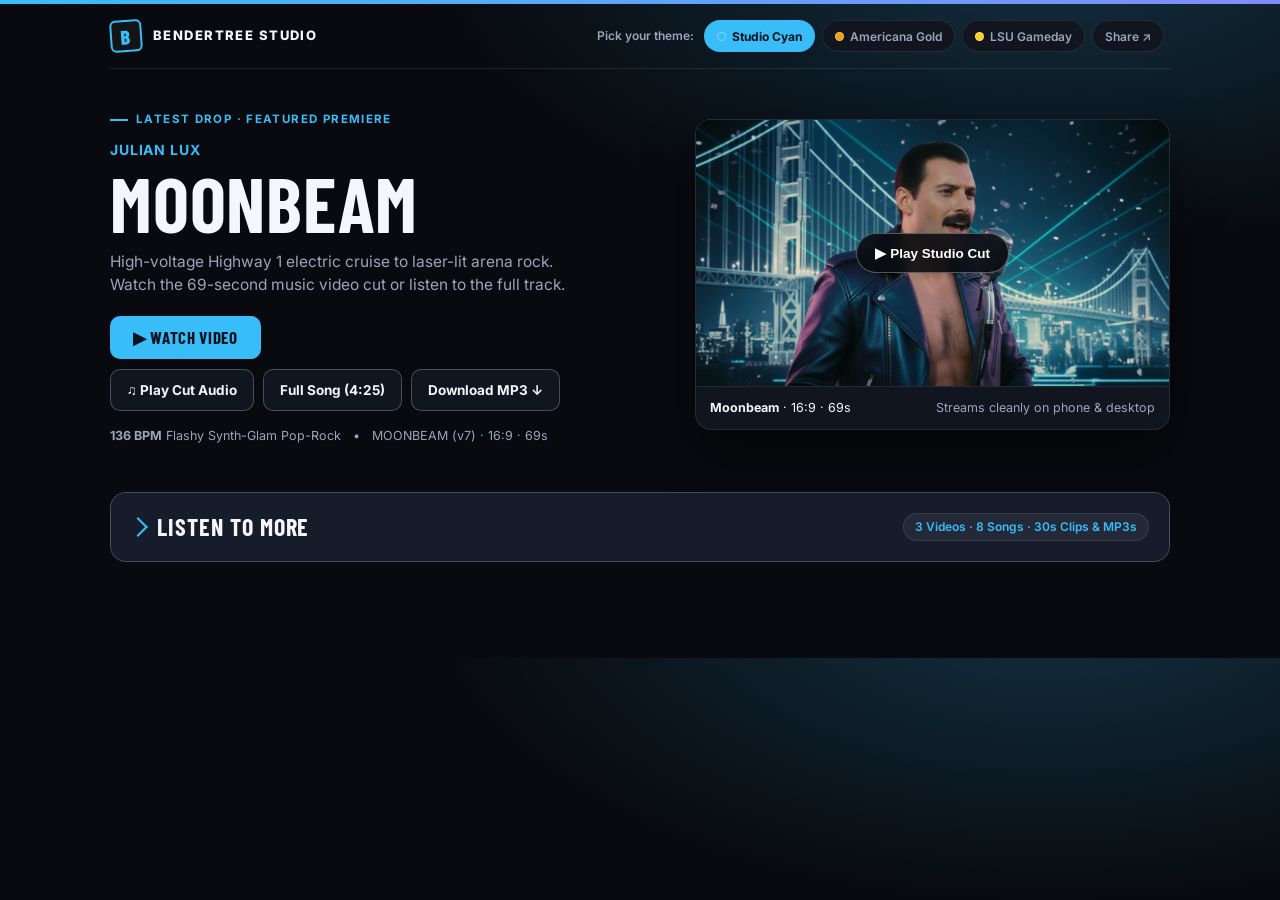
==== index.html @ b954371f "Publish drop: Moonbeam" ====
<!doctype html>
<html lang="en">
<head>
  <meta charset="utf-8">
  <meta name="viewport" content="width=device-width, initial-scale=1">
  <meta name="theme-color" content="#080a0f">
  <title>Moonbeam · Julian Lux | BenderTree Studio</title>
  <meta property="og:type" content="music.song">
  <meta property="og:title" content="Moonbeam · Julian Lux | BenderTree Studio">
  <meta property="og:description" content="High-voltage Highway 1 electric cruise to laser-lit arena rock. Watch the 69-second music video cut or listen to the full track.">
  <meta property="og:image" content="https://bbciii66.github.io/bendertree-music/assets/hero_cover.jpg">
  <meta property="og:url" content="https://bbciii66.github.io/bendertree-music/?theme=studio">
  <meta name="twitter:card" content="summary_large_image">
  <meta name="twitter:title" content="Moonbeam · Julian Lux | BenderTree Studio">
  <meta name="twitter:description" content="High-voltage Highway 1 electric cruise to laser-lit arena rock. Watch the 69-second music video cut or listen to the full track.">
  <meta name="twitter:image" content="https://bbciii66.github.io/bendertree-music/assets/hero_cover.jpg">
  <link rel="preconnect" href="https://fonts.googleapis.com">
  <link rel="preconnect" href="https://fonts.gstatic.com" crossorigin>
  <link href="https://fonts.googleapis.com/css2?family=Barlow+Condensed:wght@600;700;800&family=Inter:wght@400;500;600;700&display=swap" rel="stylesheet">
  <link rel="stylesheet" href="styles.css">
</head>
<body data-theme="studio">
  <div class="top-stripe"></div>
  <div class="wrap">
    <header class="topbar">
      <div class="brand">
        <span class="brand-mark">B</span>
        <span>BenderTree Studio</span>
      </div>
      <div class="theme-bar" role="group" aria-label="Pick your theme">
        <span class="theme-label">Pick your theme:</span>
        <button type="button" class="pill-btn active" data-set-theme="studio" aria-pressed="true"><span class="swatch" style="background:#38bdf8"></span>Studio Cyan</button>
        <button type="button" class="pill-btn" data-set-theme="americana" aria-pressed="false"><span class="swatch" style="background:#f59e0b"></span>Americana Gold</button>
        <button type="button" class="pill-btn" data-set-theme="lsu" aria-pressed="false"><span class="swatch" style="background:#fdd023"></span>LSU Gameday</button>
        <span class="copy-wrap">
          <button type="button" class="pill-btn" id="visitorShareBtn">Share ↗</button>
          <span class="copy-tip" role="status"></span>
        </span>
      </div>
    </header>

    <main>
      <!-- HERO: LATEST DROP -->
      <section class="hero">
        <div>
          <div class="eyebrow"><i></i> Latest Drop · Featured Premiere</div>
          <div class="hero-artist">Julian Lux</div>
          <h1>Moonbeam</h1>
          <p class="hero-sub">High-voltage Highway 1 electric cruise to laser-lit arena rock. Watch the 69-second music video cut or listen to the full track.</p>

          <div class="cta-stack">
            <div class="cta-row">
              <button type="button" class="btn primary" id="heroWatchInlineBtn">▶ Watch Video</button>
              
            </div>
            <div class="cta-row">
              <button type="button" class="btn" id="heroPlayHookBtn">♫ Play Cut Audio</button>
              <button type="button" class="btn" id="heroPlayFullBtn">Full Song (4:25)</button>
              <a class="btn" id="heroDlMp3" href="assets/hero_full.mp3" download="Moonbeam_Full.mp3">Download MP3 ↓</a>
              
              
            </div>
          </div>

          <div class="meta-strip">
            <span><strong>136 BPM</strong> Flashy Synth-Glam Pop-Rock</span><span>•</span>
            <span>MOONBEAM (v7) · 16:9 · 69s</span>
          </div>
        </div>

        <div class="hero-player">
          <div class="hero-stage" id="heroStage">
            <button type="button" class="hero-poster-btn" id="heroPosterBtn" aria-label="Play Moonbeam inline"><img src="assets/hero_cover.jpg" alt="Moonbeam"><span class="hero-poster-scrim">▶ Play Studio Cut</span></button>
          </div>
          <div class="hero-player-bar">
            <span><strong>Moonbeam</strong> · 16:9 · 69s</span>
            <span style="color:var(--muted)">Streams cleanly on phone &amp; desktop</span>
          </div>
        </div>
      </section>

      <!-- LISTEN TO MORE DROPDOWN -->
      <details class="more-drawer" id="listenMoreDrawer">
        <summary class="more-summary">
          <span class="more-title-text">Listen to More</span>
          <span class="more-count-pill">3 Videos · 8 Songs · 30s Clips &amp; MP3s</span>
        </summary>
        <div class="more-body">
          <div class="sec-head" id="videosSectionHead">
            <div>
              <h2>Music Videos</h2>
              <p>Watch on YouTube, grab the 9:16 phone cut, or listen &amp; download the MP3</p>
            </div>
          </div>
          <section class="video-grid" id="videoGrid"></section>

          <div class="sec-head spaced" id="tracksSectionHead">
            <div>
              <h2>All Songs · 30s Clips, Full Tracks &amp; Downloads</h2>
              <p>Preview a 30s hook clip, stream the full track, download the MP3, or jump to YouTube</p>
            </div>
          </div>
          <section class="track-list" id="trackList"></section>
        </div>
      </details>
    </main>
  </div>

  <!-- PERSISTENT AUDIO DOCK -->
  <div class="dock" id="audioDock">
    <div class="dock-inner">
      <div class="dock-meta">
        <strong id="dockTitle">Playing…</strong>
        <span id="dockMode">Full Track</span>
      </div>
      <audio id="dockAudio" controls></audio>
      <a class="btn sm" id="dockDl" href="#" download>Download MP3 ↓</a>
    </div>
  </div>

  <!-- VIDEO MODAL -->
  <dialog id="vidModal" class="vid-dialog" closedby="any" aria-labelledby="vidModalTitle">
    <div class="modal-head">
      <strong id="vidModalTitle">Video</strong>
      <div style="display:flex;gap:8px;flex-wrap:wrap">
        <a class="btn sm primary" id="vidModalYt" href="#" target="_blank" rel="noopener" style="display:none">Open on YouTube ↗</a>
        <a class="btn sm" id="vidModalDlMp3" href="#" download style="display:none">Download MP3 ↓</a>
        <a class="btn sm" id="vidModalDlMp4" href="#" download style="display:none">Download MP4 ↓</a>
        <button type="button" class="btn sm" id="vidModalClose" autofocus>Close</button>
      </div>
    </div>
    <div class="modal-stage" id="vidModalStage"></div>
  </dialog>

  <script>window.__SHARE_DATA__ = {"slug": "moonbeam-v7", "brand_name": "BenderTree Studio", "default_theme": "studio", "allow_mp4_download": false, "hero": {"eyebrow": "Latest Drop · Featured Premiere", "title": "Moonbeam", "cut_label": "MOONBEAM (v7) · 16:9 · 69s", "artist": "Julian Lux", "subtitle": "High-voltage Highway 1 electric cruise to laser-lit arena rock. Watch the 69-second music video cut or listen to the full track.", "bpm": "136", "genre": "Flashy Synth-Glam Pop-Rock", "duration_sec": 69, "aspect_ratio": "16:9", "full_duration_label": "4:25", "youtube_id": "", "youtube_url": "", "youtube_embed_url": "", "youtube_short_url": "", "youtube_short_embed_url": "", "youtube_lyric_url": "", "poster_asset": "assets/hero_cover.jpg", "hook_audio_asset": "assets/hero_hook.mp3", "full_audio_asset": "assets/hero_full.mp3", "mp4_asset": "assets/hero_video.mp4", "hook_dl_name": "Moonbeam_Cut.mp3", "full_dl_name": "Moonbeam_Full.mp3", "mp4_dl_name": "Moonbeam_Video.mp4", "poster_url": "assets/hero_cover.jpg", "hook_audio_url": "assets/hero_hook.mp3", "full_audio_url": "assets/hero_full.mp3", "mp4_url": "assets/hero_video.mp4"}, "videos": [{"id": "river_casino", "title": "Bad Decisions at the River Casino", "artist": "Saint & The Overdrawn", "desc": "60s lip-synced rap/rock buddy caper · $500 Wagyu & craps tables.", "dur": "60s", "poster_asset": "assets/vid_river_casino_poster.jpg", "audio_asset": "assets/vid_river_casino.mp3", "mp4_asset": "assets/vid_river_casino.mp4", "youtube_id": "", "youtube_url": "", "youtube_embed_url": "", "youtube_short_url": "", "youtube_short_embed_url": "", "dl_name": "Barely_Made_It_Home.mp3", "mp4_dl_name": "Bad_Decisions_Casino.mp4", "poster_url": "assets/vid_river_casino_poster.jpg", "audio_url": "assets/vid_river_casino.mp3", "mp4_url": "assets/vid_river_casino.mp4"}, {"id": "made_of_what_broke_me", "title": "Made of What Broke Me", "artist": "Mason Creed & The Riverline", "desc": "Heartland grit anthem · night-shift resilience & warehouse stage.", "dur": "Video", "poster_asset": "assets/vid_made_of_what_broke_me_poster.jpg", "audio_asset": "assets/vid_made_of_what_broke_me.mp3", "mp4_asset": "assets/vid_made_of_what_broke_me.mp4", "youtube_id": "", "youtube_url": "", "youtube_embed_url": "", "youtube_short_url": "", "youtube_short_embed_url": "", "dl_name": "Made_of_What_Broke_Me.mp3", "mp4_dl_name": "Made_of_What_Broke_Me.mp4", "poster_url": "assets/vid_made_of_what_broke_me_poster.jpg", "audio_url": "assets/vid_made_of_what_broke_me.mp3", "mp4_url": "assets/vid_made_of_what_broke_me.mp4"}, {"id": "death_valley_saturday", "title": "Death Valley Saturday Night", "artist": "Cole Landry", "desc": "20s stadium tailgate teaser · Tiger Stadium Saturday roar.", "dur": "20s", "poster_asset": "assets/vid_death_valley_saturday_poster.jpg", "audio_asset": "assets/vid_death_valley_saturday.mp3", "mp4_asset": "assets/vid_death_valley_saturday.mp4", "youtube_id": "", "youtube_url": "", "youtube_embed_url": "", "youtube_short_url": "", "youtube_short_embed_url": "", "dl_name": "15_Should_Be_8.mp3", "mp4_dl_name": "Death_Valley_Saturday_Night.mp4", "poster_url": "assets/vid_death_valley_saturday_poster.jpg", "audio_url": "assets/vid_death_valley_saturday.mp3", "mp4_url": "assets/vid_death_valley_saturday.mp4"}], "tracks": [{"id": "moonbeam", "title": "Moonbeam", "artist": "Julian Lux · Synth-Glam Pop-Rock", "hook_quote": "\"Moonbeam, Moonbeam, black light on the blue...\"", "cover_asset": "assets/track_moonbeam_cover.jpg", "hook_audio_asset": "assets/track_moonbeam_hook30.mp3", "full_audio_asset": "assets/hero_full.mp3", "hook_start_sec": 44.0, "hook_duration_sec": 30, "youtube_url": "", "youtube_embed_url": "", "youtube_short_url": "", "youtube_lyric_url": "", "dl_name": "Moonbeam_Full.mp3", "cover_url": "assets/track_moonbeam_cover.jpg", "hook_audio_url": "assets/track_moonbeam_hook30.mp3", "full_audio_url": "assets/hero_full.mp3"}, {"id": "barely_made_it_home", "title": "Barely Made It Home (JC Mix)", "artist": "Saint & The Overdrawn · Hip-Hop / Country-Rock", "hook_quote": "\"$500 Wagyu, every bad decision led to one more wrong...\"", "cover_asset": "assets/vid_river_casino_poster.jpg", "hook_audio_asset": "assets/track_barely_made_it_home_hook30.mp3", "full_audio_asset": "assets/vid_river_casino.mp3", "hook_start_sec": 18.0, "hook_duration_sec": 30, "youtube_url": "", "youtube_embed_url": "", "youtube_short_url": "", "youtube_lyric_url": "", "dl_name": "Barely_Made_It_Home.mp3", "cover_url": "assets/vid_river_casino_poster.jpg", "hook_audio_url": "assets/track_barely_made_it_home_hook30.mp3", "full_audio_url": "assets/vid_river_casino.mp3"}, {"id": "house_gets_quiet", "title": "Till You're Back Again (House Gets Quiet)", "artist": "Devon Brooks · Acoustic R&B / Soul", "hook_quote": "\"Three dogs at the window... house gets quiet...\"", "cover_asset": "assets/track_house_gets_quiet_cover.jpg", "hook_audio_asset": "assets/track_house_gets_quiet_hook30.mp3", "full_audio_asset": "assets/track_house_gets_quiet_full.mp3", "hook_start_sec": 48.0, "hook_duration_sec": 30, "youtube_url": "", "youtube_embed_url": "", "youtube_short_url": "", "youtube_lyric_url": "", "dl_name": "House_Gets_Quiet.mp3", "cover_url": "assets/track_house_gets_quiet_cover.jpg", "hook_audio_url": "assets/track_house_gets_quiet_hook30.mp3", "full_audio_url": "assets/track_house_gets_quiet_full.mp3"}, {"id": "still_finding_trouble", "title": "Still Finding Trouble (Remastered)", "artist": "Cole Landry · Country Rock", "hook_quote": "\"Better bourbon and less regret, we're still finding trouble...\"", "cover_asset": "assets/track_still_finding_trouble_cover.jpg", "hook_audio_asset": "assets/track_still_finding_trouble_hook30.mp3", "full_audio_asset": "assets/track_still_finding_trouble_full.mp3", "hook_start_sec": 42.0, "hook_duration_sec": 30, "youtube_url": "", "youtube_embed_url": "", "youtube_short_url": "", "youtube_lyric_url": "", "dl_name": "Still_Finding_Trouble.mp3", "cover_url": "assets/track_still_finding_trouble_cover.jpg", "hook_audio_url": "assets/track_still_finding_trouble_hook30.mp3", "full_audio_url": "assets/track_still_finding_trouble_full.mp3"}, {"id": "made_of_what_broke_me", "title": "Made of What Broke Me", "artist": "Mason Creed & The Riverline · Heartland Rock", "hook_quote": "\"Every scar, every fall... I'm still standing here...\"", "cover_asset": "assets/vid_made_of_what_broke_me_poster.jpg", "hook_audio_asset": "assets/track_made_of_what_broke_me_hook30.mp3", "full_audio_asset": "assets/vid_made_of_what_broke_me.mp3", "hook_start_sec": 45.0, "hook_duration_sec": 30, "youtube_url": "", "youtube_embed_url": "", "youtube_short_url": "", "youtube_lyric_url": "", "dl_name": "Made_of_What_Broke_Me.mp3", "cover_url": "assets/vid_made_of_what_broke_me_poster.jpg", "hook_audio_url": "assets/track_made_of_what_broke_me_hook30.mp3", "full_audio_url": "assets/vid_made_of_what_broke_me.mp3"}, {"id": "nobody_really_knows", "title": "Nobody Really Knows", "artist": "Vane & Wilder · Indie Pop-Rock", "hook_quote": "\"Everybody likes us... nobody really knows...\"", "cover_asset": "assets/track_nobody_really_knows_cover.jpg", "hook_audio_asset": "assets/track_nobody_really_knows_hook30.mp3", "full_audio_asset": "assets/track_nobody_really_knows_full.mp3", "hook_start_sec": 45.0, "hook_duration_sec": 30, "youtube_url": "", "youtube_embed_url": "", "youtube_short_url": "", "youtube_lyric_url": "", "dl_name": "Nobody_Really_Knows.mp3", "cover_url": "assets/track_nobody_really_knows_cover.jpg", "hook_audio_url": "assets/track_nobody_really_knows_hook30.mp3", "full_audio_url": "assets/track_nobody_really_knows_full.mp3"}, {"id": "rearview_satellites", "title": "Rearview Satellites (Aggressive Edit)", "artist": "Deadreckon · Alt-Rock", "hook_quote": "\"Every road we take leads to what we left behind...\"", "cover_asset": "assets/track_rearview_satellites_cover.jpg", "hook_audio_asset": "assets/track_rearview_satellites_hook30.mp3", "full_audio_asset": "assets/track_rearview_satellites_full.mp3", "hook_start_sec": 40.0, "hook_duration_sec": 30, "youtube_url": "", "youtube_embed_url": "", "youtube_short_url": "", "youtube_lyric_url": "", "dl_name": "Rearview_Satellites.mp3", "cover_url": "assets/track_rearview_satellites_cover.jpg", "hook_audio_url": "assets/track_rearview_satellites_hook30.mp3", "full_audio_url": "assets/track_rearview_satellites_full.mp3"}, {"id": "15_should_be_8", "title": "15 Should Be 8 — Lane Leads the Tigers", "artist": "Cole Landry · LSU Game-Week Anthem", "hook_quote": "\"15 should be 8, Geaux Tigers...\"", "cover_asset": "assets/vid_death_valley_saturday_poster.jpg", "hook_audio_asset": "assets/track_15_should_be_8_hook30.mp3", "full_audio_asset": "assets/vid_death_valley_saturday.mp3", "hook_start_sec": 35.0, "hook_duration_sec": 30, "youtube_url": "", "youtube_embed_url": "", "youtube_short_url": "", "youtube_lyric_url": "", "dl_name": "15_Should_Be_8.mp3", "cover_url": "assets/vid_death_valley_saturday_poster.jpg", "hook_audio_url": "assets/track_15_should_be_8_hook30.mp3", "full_audio_url": "assets/vid_death_valley_saturday.mp3"}], "mode": "static"};</script>
  <script src="app.js"></script>
</body>
</html>
---- styles.css ----
:root {
  color-scheme: dark;
  --bg: #080a0f;
  --surface: #111520;
  --surface-2: #171c2b;
  --border: rgba(255, 255, 255, 0.09);
  --border-hi: rgba(255, 255, 255, 0.24);
  --text: #f4f6fb;
  --muted: #9aa5bb;
  --accent: #38bdf8;
  --accent-2: #818cf8;
  --accent-ink: #04131d;
  --glow: rgba(56, 189, 248, 0.22);
}
body[data-theme="americana"] {
  --bg: #0f0c09;
  --surface: #1a1510;
  --surface-2: #241d16;
  --border: rgba(255, 225, 185, 0.12);
  --border-hi: rgba(255, 225, 185, 0.30);
  --text: #fbf6ef;
  --muted: #c2b3a1;
  --accent: #f59e0b;
  --accent-2: #fb7185;
  --accent-ink: #1e1204;
  --glow: rgba(245, 158, 11, 0.22);
}
body[data-theme="lsu"] {
  --bg: #140824;
  --surface: #1f0e36;
  --surface-2: #2a1447;
  --border: rgba(253, 208, 35, 0.18);
  --border-hi: rgba(253, 208, 35, 0.40);
  --text: #fbf8ff;
  --muted: #cbb9e2;
  --accent: #fdd023;
  --accent-2: #a855f7;
  --accent-ink: #1d0933;
  --glow: rgba(253, 208, 35, 0.22);
}
* { box-sizing: border-box; }
body {
  margin: 0;
  font-family: "Inter", -apple-system, BlinkMacSystemFont, "Segoe UI", sans-serif;
  background: radial-gradient(960px 480px at 82% -10%, var(--glow), transparent 65%), var(--bg);
  color: var(--text);
  line-height: 1.5;
  padding-bottom: 96px;
}
a { color: inherit; text-decoration: none; }
.top-stripe {
  height: 4px;
  background: linear-gradient(90deg, var(--accent), var(--accent-2));
}
.wrap { max-width: 1100px; margin: 0 auto; padding: 0 20px; }

/* Top Pick-Your-Theme Bar */
.topbar {
  display: flex;
  align-items: center;
  justify-content: space-between;
  gap: 12px;
  flex-wrap: wrap;
  padding: 16px 0;
  border-bottom: 1px solid var(--border);
}
.brand {
  display: flex;
  align-items: center;
  gap: 11px;
  font-weight: 800;
  letter-spacing: 0.11em;
  font-size: 13px;
  text-transform: uppercase;
}
.brand-mark {
  width: 32px;
  height: 32px;
  border-radius: 6px;
  display: grid;
  place-items: center;
  border: 2px solid var(--accent);
  background: rgba(255, 255, 255, 0.04);
  color: var(--accent);
  font-family: "Barlow Condensed", sans-serif;
  font-size: 20px;
  font-weight: 800;
  transform: rotate(-4deg);
}
.theme-bar {
  display: flex;
  gap: 7px;
  flex-wrap: wrap;
  align-items: center;
}
.theme-label {
  font-size: 12px;
  color: var(--muted);
  margin-right: 3px;
  font-weight: 600;
}
.pill-btn {
  display: inline-flex;
  align-items: center;
  gap: 6px;
  border: 1px solid var(--border);
  background: var(--surface);
  color: var(--muted);
  padding: 6px 12px;
  min-block-size: 32px;
  border-radius: 999px;
  font-size: 12px;
  font-weight: 600;
  cursor: pointer;
  font-family: inherit;
  transition: border-color 0.14s ease, background 0.14s ease, color 0.14s ease;
}
.pill-btn:hover { border-color: var(--border-hi); color: var(--text); }
.pill-btn[aria-pressed="true"],
.pill-btn.active {
  background: var(--accent);
  color: var(--accent-ink);
  border-color: transparent;
  font-weight: 700;
}
.swatch {
  width: 9px;
  height: 9px;
  border-radius: 50%;
  display: inline-block;
  border: 1px solid rgba(255, 255, 255, 0.35);
}

/* Copy control & live region */
.copy-wrap {
  position: relative;
  display: inline-flex;
  align-items: center;
  gap: 6px;
}
.copy-tip {
  font-size: 11.5px;
  font-weight: 700;
  color: var(--accent);
  opacity: 0;
  transition: opacity 0.16s ease;
  pointer-events: none;
}
.copy-wrap:has([data-copied]) .copy-tip,
.copy-wrap:has([data-failed]) .copy-tip {
  opacity: 1;
}

/* Hero Spotlight */
.hero {
  display: grid;
  grid-template-columns: 1.08fr 0.92fr;
  gap: 28px;
  align-items: center;
  padding: 34px 0 28px;
}
@media (max-width: 860px) { .hero { grid-template-columns: 1fr; padding-top: 22px; } }
.eyebrow {
  display: inline-flex;
  align-items: center;
  gap: 8px;
  font-size: 11.5px;
  font-weight: 700;
  letter-spacing: 0.12em;
  text-transform: uppercase;
  color: var(--accent);
  margin-bottom: 10px;
}
.eyebrow i {
  width: 18px;
  height: 2px;
  background: var(--accent);
  display: inline-block;
}
h1 {
  font-family: "Barlow Condensed", sans-serif;
  font-size: clamp(46px, 6.4vw, 76px);
  line-height: 0.92;
  letter-spacing: 0.01em;
  margin: 0 0 12px;
  text-transform: uppercase;
}
.hero-artist {
  font-size: 14px;
  font-weight: 700;
  letter-spacing: 0.06em;
  text-transform: uppercase;
  color: var(--accent);
  margin: 0 0 8px;
}
.hero-sub {
  color: var(--muted);
  font-size: 15.5px;
  margin: 0 0 20px;
  max-width: 48ch;
}
.cta-stack {
  display: flex;
  flex-direction: column;
  gap: 10px;
  margin-bottom: 16px;
}
.cta-row {
  display: flex;
  gap: 9px;
  flex-wrap: wrap;
}
.btn {
  display: inline-flex;
  align-items: center;
  justify-content: center;
  gap: 7px;
  border-radius: 10px;
  padding: 10px 16px;
  min-block-size: 42px;
  font-size: 13.5px;
  font-weight: 700;
  font-family: inherit;
  border: 1px solid var(--border-hi);
  background: var(--surface);
  color: var(--text);
  cursor: pointer;
  transition: transform 0.12s ease, border-color 0.12s ease, background 0.12s ease;
}
.btn:hover { transform: translateY(-1px); border-color: var(--accent); }
.btn.primary {
  background: var(--accent);
  color: var(--accent-ink);
  border-color: transparent;
  font-family: "Barlow Condensed", sans-serif;
  font-size: 17px;
  letter-spacing: 0.04em;
  text-transform: uppercase;
  padding: 10px 22px;
}
.btn.sm {
  padding: 6px 12px;
  min-block-size: 32px;
  font-size: 12px;
  border-radius: 8px;
}
.btn.is-playing {
  border-color: var(--accent);
  box-shadow: 0 0 0 1px var(--accent);
}
.meta-strip {
  display: flex;
  gap: 12px;
  flex-wrap: wrap;
  align-items: center;
  font-size: 12.5px;
  color: var(--muted);
}

.hero-player {
  background: var(--surface);
  border: 1px solid var(--border);
  border-radius: 16px;
  overflow: hidden;
  box-shadow: 0 22px 52px rgba(0, 0, 0, 0.48);
}
.hero-stage {
  position: relative;
  aspect-ratio: 16 / 9;
  background: #000;
  overflow: hidden;
}
.hero-stage img,
.hero-stage video,
.hero-stage iframe {
  width: 100%;
  height: 100%;
  display: block;
  border: 0;
  object-fit: cover;
  background: #000;
}
.hero-poster-btn {
  position: absolute;
  inset: 0;
  border: 0;
  padding: 0;
  margin: 0;
  background: transparent;
  cursor: pointer;
  display: grid;
  place-items: center;
}
.hero-poster-btn img {
  position: absolute;
  inset: 0;
  width: 100%;
  height: 100%;
  object-fit: cover;
}
.hero-poster-scrim {
  position: relative;
  z-index: 2;
  display: inline-flex;
  align-items: center;
  gap: 9px;
  padding: 11px 18px;
  border-radius: 999px;
  background: rgba(8, 10, 15, 0.85);
  border: 1px solid rgba(255, 255, 255, 0.3);
  color: #fff;
  font-size: 13.5px;
  font-weight: 700;
  backdrop-filter: blur(8px);
}
.hero-poster-btn:hover .hero-poster-scrim {
  border-color: var(--accent);
  transform: scale(1.03);
}
.hero-player-bar {
  display: flex;
  justify-content: space-between;
  align-items: center;
  gap: 10px;
  padding: 12px 14px;
  border-top: 1px solid var(--border);
  font-size: 12.5px;
  flex-wrap: wrap;
}
.yt-ext-link { color: var(--accent); font-weight: 700; font-size: 12.5px; }

/* Listen to More Collapsible Drawer (<details>) */
.more-drawer {
  margin-top: 18px;
  border: 1px solid var(--border-hi);
  border-radius: 16px;
  background: var(--surface);
  overflow: hidden;
}
.more-summary {
  list-style: none;
  display: flex;
  align-items: center;
  gap: 10px;
  padding: 16px 20px;
  cursor: pointer;
  font-weight: 700;
  font-size: 16px;
  background: var(--surface-2);
  user-select: none;
}
.more-summary::-webkit-details-marker { display: none; }
.more-summary::before {
  content: "";
  inline-size: 12px;
  block-size: 12px;
  flex-shrink: 0;
  border-inline-end: 2.5px solid var(--accent);
  border-block-end: 2.5px solid var(--accent);
  transform: rotate(-45deg);
  margin-inline-end: 2px;
  transition: transform 0.2s ease;
}
.more-drawer[open] > .more-summary::before {
  transform: rotate(45deg);
}
.more-summary:hover { background: rgba(255, 255, 255, 0.04); }
.more-title-text {
  font-family: "Barlow Condensed", sans-serif;
  font-size: 24px;
  letter-spacing: 0.04em;
  text-transform: uppercase;
}
.more-count-pill {
  margin-inline-start: auto;
  font-size: 12px;
  font-weight: 600;
  color: var(--accent);
  background: rgba(255, 255, 255, 0.06);
  border: 1px solid var(--border);
  padding: 4px 11px;
  border-radius: 999px;
}
.more-body {
  padding: 18px 20px 22px;
  border-top: 1px solid var(--border);
}
.more-drawer::details-content {
  interpolate-size: allow-keywords;
  overflow: clip;
  contain: layout;
}
.more-drawer:not([open])::details-content {
  block-size: 0;
}
@media (prefers-reduced-motion: no-preference) {
  .more-drawer::details-content {
    transition: block-size 0.3s ease-in-out, content-visibility 0.3s allow-discrete;
  }
}
@media (prefers-reduced-motion: reduce) {
  .pill-btn, .btn, .vcard-thumb img, .copy-tip, .more-summary::before { transition: none; }
}

/* Section Headings inside Listen to More */
.sec-head {
  display: flex;
  justify-content: space-between;
  align-items: flex-end;
  gap: 12px;
  flex-wrap: wrap;
  margin: 0 0 14px;
}
.sec-head.spaced { margin-top: 28px; padding-top: 22px; border-top: 1px solid var(--border); }
.sec-head h2 {
  font-family: "Barlow Condensed", sans-serif;
  font-size: 26px;
  letter-spacing: 0.03em;
  text-transform: uppercase;
  margin: 0;
}
.sec-head p { margin: 0; font-size: 13px; color: var(--muted); }

/* Video Shelf */
.video-grid {
  display: grid;
  grid-template-columns: repeat(auto-fill, minmax(280px, 1fr));
  gap: 16px;
}
.vcard {
  background: var(--surface-2);
  border: 1px solid var(--border);
  border-radius: 14px;
  overflow: hidden;
  display: flex;
  flex-direction: column;
}
.vcard-thumb {
  position: relative;
  aspect-ratio: 16 / 9;
  background: #000;
  overflow: hidden;
  cursor: pointer;
  border: 0;
  padding: 0;
  width: 100%;
  display: block;
}
.vcard-thumb img {
  width: 100%;
  height: 100%;
  object-fit: cover;
  display: block;
  transition: transform 0.25s ease;
}
.vcard:hover .vcard-thumb img { transform: scale(1.03); }
.play-badge {
  position: absolute;
  inset: auto auto 10px 10px;
  background: rgba(8, 10, 15, 0.85);
  border: 1px solid rgba(255, 255, 255, 0.25);
  backdrop-filter: blur(6px);
  color: #fff;
  padding: 5px 11px;
  border-radius: 999px;
  font-size: 12px;
  font-weight: 600;
}
.source-tag {
  position: absolute;
  inset: 10px 10px auto auto;
  background: rgba(8, 10, 15, 0.78);
  border: 1px solid rgba(255, 255, 255, 0.18);
  color: var(--accent);
  padding: 3px 8px;
  border-radius: 999px;
  font-size: 10.5px;
  font-weight: 700;
  text-transform: uppercase;
}
.vcard-body {
  padding: 13px 14px;
  display: flex;
  flex-direction: column;
  gap: 8px;
  flex: 1;
}
.vcard-body h3 { margin: 0; font-size: 15.5px; }
.vcard-body p { margin: 0; font-size: 12.5px; color: var(--muted); }
.vcard-actions {
  display: flex;
  gap: 7px;
  margin-top: auto;
  padding-top: 4px;
  flex-wrap: wrap;
}

/* Layered Track List */
.track-list { display: flex; flex-direction: column; gap: 10px; }
.trow {
  display: grid;
  grid-template-columns: 56px 1.2fr auto;
  gap: 14px;
  align-items: center;
  background: var(--surface-2);
  border: 1px solid var(--border);
  border-radius: 12px;
  padding: 11px 14px;
}
@media (max-width: 780px) {
  .trow { grid-template-columns: 48px 1fr; }
  .trow-actions { grid-column: 1 / -1; justify-content: flex-start; }
}
.trow img {
  width: 56px;
  height: 56px;
  border-radius: 8px;
  object-fit: cover;
  background: var(--surface);
}
.trow-title { font-weight: 700; font-size: 14.5px; }
.trow-sub { font-size: 12.5px; color: var(--muted); }
.trow-hook { font-size: 12px; color: var(--accent); margin-top: 2px; font-style: italic; }
.trow-actions { display: flex; gap: 7px; flex-wrap: wrap; align-items: center; }

/* Persistent Bottom Audio Dock */
.dock {
  position: fixed;
  left: 0;
  right: 0;
  bottom: 0;
  z-index: 40;
  background: rgba(12, 15, 24, 0.94);
  border-top: 1px solid var(--border);
  backdrop-filter: blur(12px);
  padding: 10px 20px;
  display: none;
}
.dock.show { display: block; }
.dock-inner {
  max-width: 1100px;
  margin: 0 auto;
  display: flex;
  align-items: center;
  gap: 14px;
  flex-wrap: wrap;
}
.dock-meta { min-width: 170px; flex: 1; }
.dock-meta strong { display: block; font-size: 13px; }
.dock-meta span { font-size: 11.5px; color: var(--accent); }
.dock audio { flex: 2; min-width: 230px; height: 34px; }

/* Modal Video Dialog */
dialog.vid-dialog {
  background: var(--surface);
  color: var(--text);
  border: 1px solid var(--border-hi);
  border-radius: 16px;
  width: min(880px, 94vw);
  padding: 14px;
}
dialog.vid-dialog:modal { overscroll-behavior: contain; }
dialog.vid-dialog::backdrop {
  background: rgba(0, 0, 0, 0.78);
  backdrop-filter: blur(4px);
  overflow: hidden;
  overscroll-behavior: contain;
}
.modal-head {
  display: flex;
  justify-content: space-between;
  align-items: center;
  gap: 10px;
  flex-wrap: wrap;
  margin-bottom: 10px;
}
.modal-stage {
  width: 100%;
  aspect-ratio: 16 / 9;
  background: #000;
  border-radius: 10px;
  overflow: hidden;
}
.modal-stage iframe,
.modal-stage video {
  width: 100%;
  height: 100%;
  border: 0;
  display: block;
}
.modal-fallback {
  display: grid;
  place-items: center;
  height: 100%;
  padding: 24px;
  text-align: center;
  color: var(--muted);
  font-size: 13.5px;
}
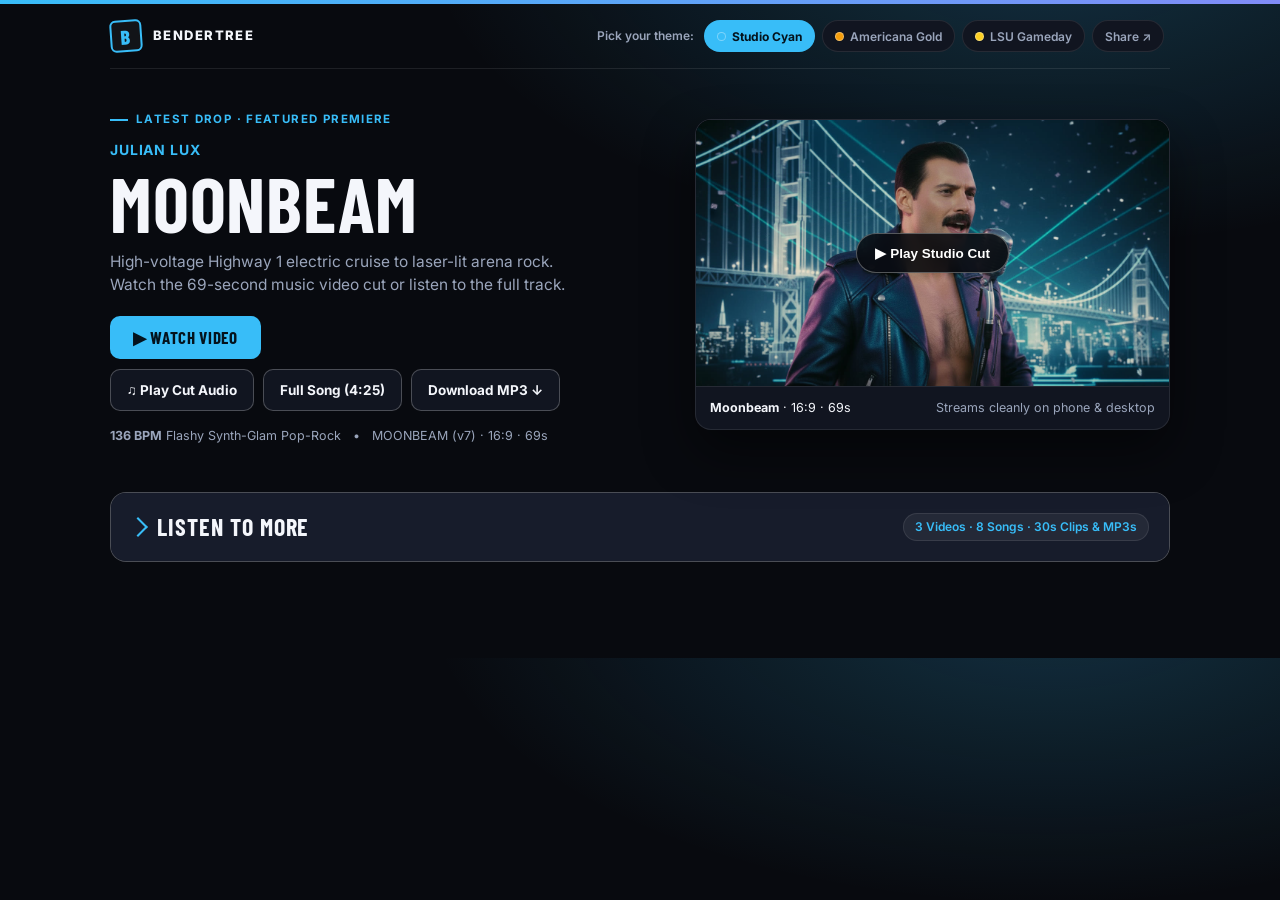
==== commit b574dd41: "Publish drop: Moonbeam" ====
--- a/index.html
+++ b/index.html
@@ -4,16 +4,16 @@
   <meta charset="utf-8">
   <meta name="viewport" content="width=device-width, initial-scale=1">
   <meta name="theme-color" content="#080a0f">
-  <title>Moonbeam · Julian Lux | BenderTree Studio</title>
+  <title>Moonbeam · Julian Lux | BenderTree</title>
   <meta property="og:type" content="music.song">
-  <meta property="og:title" content="Moonbeam · Julian Lux | BenderTree Studio">
+  <meta property="og:title" content="Moonbeam · Julian Lux | BenderTree">
   <meta property="og:description" content="High-voltage Highway 1 electric cruise to laser-lit arena rock. Watch the 69-second music video cut or listen to the full track.">
-  <meta property="og:image" content="https://bbciii66.github.io/bendertree-music/assets/hero_cover.jpg">
+  <meta property="og:image" content="https://bbciii66.github.io/bendertree-music/assets/hero_moonbeam_v7_cover.jpg">
   <meta property="og:url" content="https://bbciii66.github.io/bendertree-music/?theme=studio">
   <meta name="twitter:card" content="summary_large_image">
-  <meta name="twitter:title" content="Moonbeam · Julian Lux | BenderTree Studio">
+  <meta name="twitter:title" content="Moonbeam · Julian Lux | BenderTree">
   <meta name="twitter:description" content="High-voltage Highway 1 electric cruise to laser-lit arena rock. Watch the 69-second music video cut or listen to the full track.">
-  <meta name="twitter:image" content="https://bbciii66.github.io/bendertree-music/assets/hero_cover.jpg">
+  <meta name="twitter:image" content="https://bbciii66.github.io/bendertree-music/assets/hero_moonbeam_v7_cover.jpg">
   <link rel="preconnect" href="https://fonts.googleapis.com">
   <link rel="preconnect" href="https://fonts.gstatic.com" crossorigin>
   <link href="https://fonts.googleapis.com/css2?family=Barlow+Condensed:wght@600;700;800&family=Inter:wght@400;500;600;700&display=swap" rel="stylesheet">
@@ -25,7 +25,7 @@
     <header class="topbar">
       <div class="brand">
         <span class="brand-mark">B</span>
-        <span>BenderTree Studio</span>
+        <span>BenderTree</span>
       </div>
       <div class="theme-bar" role="group" aria-label="Pick your theme">
         <span class="theme-label">Pick your theme:</span>
@@ -56,7 +56,7 @@
             <div class="cta-row">
               <button type="button" class="btn" id="heroPlayHookBtn">♫ Play Cut Audio</button>
               <button type="button" class="btn" id="heroPlayFullBtn">Full Song (4:25)</button>
-              <a class="btn" id="heroDlMp3" href="assets/hero_full.mp3" download="Moonbeam_Full.mp3">Download MP3 ↓</a>
+              <a class="btn" id="heroDlMp3" href="assets/hero_moonbeam_v7_full.mp3" download="Moonbeam_Full.mp3">Download MP3 ↓</a>
               
               
             </div>
@@ -70,7 +70,7 @@
 
         <div class="hero-player">
           <div class="hero-stage" id="heroStage">
-            <button type="button" class="hero-poster-btn" id="heroPosterBtn" aria-label="Play Moonbeam inline"><img src="assets/hero_cover.jpg" alt="Moonbeam"><span class="hero-poster-scrim">▶ Play Studio Cut</span></button>
+            <button type="button" class="hero-poster-btn" id="heroPosterBtn" aria-label="Play Moonbeam inline"><img src="assets/hero_moonbeam_v7_cover.jpg" alt="Moonbeam"><span class="hero-poster-scrim">▶ Play Studio Cut</span></button>
           </div>
           <div class="hero-player-bar">
             <span><strong>Moonbeam</strong> · 16:9 · 69s</span>
@@ -132,7 +132,7 @@
     <div class="modal-stage" id="vidModalStage"></div>
   </dialog>
 
-  <script>window.__SHARE_DATA__ = {"slug": "moonbeam-v7", "brand_name": "BenderTree Studio", "default_theme": "studio", "allow_mp4_download": false, "hero": {"eyebrow": "Latest Drop · Featured Premiere", "title": "Moonbeam", "cut_label": "MOONBEAM (v7) · 16:9 · 69s", "artist": "Julian Lux", "subtitle": "High-voltage Highway 1 electric cruise to laser-lit arena rock. Watch the 69-second music video cut or listen to the full track.", "bpm": "136", "genre": "Flashy Synth-Glam Pop-Rock", "duration_sec": 69, "aspect_ratio": "16:9", "full_duration_label": "4:25", "youtube_id": "", "youtube_url": "", "youtube_embed_url": "", "youtube_short_url": "", "youtube_short_embed_url": "", "youtube_lyric_url": "", "poster_asset": "assets/hero_cover.jpg", "hook_audio_asset": "assets/hero_hook.mp3", "full_audio_asset": "assets/hero_full.mp3", "mp4_asset": "assets/hero_video.mp4", "hook_dl_name": "Moonbeam_Cut.mp3", "full_dl_name": "Moonbeam_Full.mp3", "mp4_dl_name": "Moonbeam_Video.mp4", "poster_url": "assets/hero_cover.jpg", "hook_audio_url": "assets/hero_hook.mp3", "full_audio_url": "assets/hero_full.mp3", "mp4_url": "assets/hero_video.mp4"}, "videos": [{"id": "river_casino", "title": "Bad Decisions at the River Casino", "artist": "Saint & The Overdrawn", "desc": "60s lip-synced rap/rock buddy caper · $500 Wagyu & craps tables.", "dur": "60s", "poster_asset": "assets/vid_river_casino_poster.jpg", "audio_asset": "assets/vid_river_casino.mp3", "mp4_asset": "assets/vid_river_casino.mp4", "youtube_id": "", "youtube_url": "", "youtube_embed_url": "", "youtube_short_url": "", "youtube_short_embed_url": "", "dl_name": "Barely_Made_It_Home.mp3", "mp4_dl_name": "Bad_Decisions_Casino.mp4", "poster_url": "assets/vid_river_casino_poster.jpg", "audio_url": "assets/vid_river_casino.mp3", "mp4_url": "assets/vid_river_casino.mp4"}, {"id": "made_of_what_broke_me", "title": "Made of What Broke Me", "artist": "Mason Creed & The Riverline", "desc": "Heartland grit anthem · night-shift resilience & warehouse stage.", "dur": "Video", "poster_asset": "assets/vid_made_of_what_broke_me_poster.jpg", "audio_asset": "assets/vid_made_of_what_broke_me.mp3", "mp4_asset": "assets/vid_made_of_what_broke_me.mp4", "youtube_id": "", "youtube_url": "", "youtube_embed_url": "", "youtube_short_url": "", "youtube_short_embed_url": "", "dl_name": "Made_of_What_Broke_Me.mp3", "mp4_dl_name": "Made_of_What_Broke_Me.mp4", "poster_url": "assets/vid_made_of_what_broke_me_poster.jpg", "audio_url": "assets/vid_made_of_what_broke_me.mp3", "mp4_url": "assets/vid_made_of_what_broke_me.mp4"}, {"id": "death_valley_saturday", "title": "Death Valley Saturday Night", "artist": "Cole Landry", "desc": "20s stadium tailgate teaser · Tiger Stadium Saturday roar.", "dur": "20s", "poster_asset": "assets/vid_death_valley_saturday_poster.jpg", "audio_asset": "assets/vid_death_valley_saturday.mp3", "mp4_asset": "assets/vid_death_valley_saturday.mp4", "youtube_id": "", "youtube_url": "", "youtube_embed_url": "", "youtube_short_url": "", "youtube_short_embed_url": "", "dl_name": "15_Should_Be_8.mp3", "mp4_dl_name": "Death_Valley_Saturday_Night.mp4", "poster_url": "assets/vid_death_valley_saturday_poster.jpg", "audio_url": "assets/vid_death_valley_saturday.mp3", "mp4_url": "assets/vid_death_valley_saturday.mp4"}], "tracks": [{"id": "moonbeam", "title": "Moonbeam", "artist": "Julian Lux · Synth-Glam Pop-Rock", "hook_quote": "\"Moonbeam, Moonbeam, black light on the blue...\"", "cover_asset": "assets/track_moonbeam_cover.jpg", "hook_audio_asset": "assets/track_moonbeam_hook30.mp3", "full_audio_asset": "assets/hero_full.mp3", "hook_start_sec": 44.0, "hook_duration_sec": 30, "youtube_url": "", "youtube_embed_url": "", "youtube_short_url": "", "youtube_lyric_url": "", "dl_name": "Moonbeam_Full.mp3", "cover_url": "assets/track_moonbeam_cover.jpg", "hook_audio_url": "assets/track_moonbeam_hook30.mp3", "full_audio_url": "assets/hero_full.mp3"}, {"id": "barely_made_it_home", "title": "Barely Made It Home (JC Mix)", "artist": "Saint & The Overdrawn · Hip-Hop / Country-Rock", "hook_quote": "\"$500 Wagyu, every bad decision led to one more wrong...\"", "cover_asset": "assets/vid_river_casino_poster.jpg", "hook_audio_asset": "assets/track_barely_made_it_home_hook30.mp3", "full_audio_asset": "assets/vid_river_casino.mp3", "hook_start_sec": 18.0, "hook_duration_sec": 30, "youtube_url": "", "youtube_embed_url": "", "youtube_short_url": "", "youtube_lyric_url": "", "dl_name": "Barely_Made_It_Home.mp3", "cover_url": "assets/vid_river_casino_poster.jpg", "hook_audio_url": "assets/track_barely_made_it_home_hook30.mp3", "full_audio_url": "assets/vid_river_casino.mp3"}, {"id": "house_gets_quiet", "title": "Till You're Back Again (House Gets Quiet)", "artist": "Devon Brooks · Acoustic R&B / Soul", "hook_quote": "\"Three dogs at the window... house gets quiet...\"", "cover_asset": "assets/track_house_gets_quiet_cover.jpg", "hook_audio_asset": "assets/track_house_gets_quiet_hook30.mp3", "full_audio_asset": "assets/track_house_gets_quiet_full.mp3", "hook_start_sec": 48.0, "hook_duration_sec": 30, "youtube_url": "", "youtube_embed_url": "", "youtube_short_url": "", "youtube_lyric_url": "", "dl_name": "House_Gets_Quiet.mp3", "cover_url": "assets/track_house_gets_quiet_cover.jpg", "hook_audio_url": "assets/track_house_gets_quiet_hook30.mp3", "full_audio_url": "assets/track_house_gets_quiet_full.mp3"}, {"id": "still_finding_trouble", "title": "Still Finding Trouble (Remastered)", "artist": "Cole Landry · Country Rock", "hook_quote": "\"Better bourbon and less regret, we're still finding trouble...\"", "cover_asset": "assets/track_still_finding_trouble_cover.jpg", "hook_audio_asset": "assets/track_still_finding_trouble_hook30.mp3", "full_audio_asset": "assets/track_still_finding_trouble_full.mp3", "hook_start_sec": 42.0, "hook_duration_sec": 30, "youtube_url": "", "youtube_embed_url": "", "youtube_short_url": "", "youtube_lyric_url": "", "dl_name": "Still_Finding_Trouble.mp3", "cover_url": "assets/track_still_finding_trouble_cover.jpg", "hook_audio_url": "assets/track_still_finding_trouble_hook30.mp3", "full_audio_url": "assets/track_still_finding_trouble_full.mp3"}, {"id": "made_of_what_broke_me", "title": "Made of What Broke Me", "artist": "Mason Creed & The Riverline · Heartland Rock", "hook_quote": "\"Every scar, every fall... I'm still standing here...\"", "cover_asset": "assets/vid_made_of_what_broke_me_poster.jpg", "hook_audio_asset": "assets/track_made_of_what_broke_me_hook30.mp3", "full_audio_asset": "assets/vid_made_of_what_broke_me.mp3", "hook_start_sec": 45.0, "hook_duration_sec": 30, "youtube_url": "", "youtube_embed_url": "", "youtube_short_url": "", "youtube_lyric_url": "", "dl_name": "Made_of_What_Broke_Me.mp3", "cover_url": "assets/vid_made_of_what_broke_me_poster.jpg", "hook_audio_url": "assets/track_made_of_what_broke_me_hook30.mp3", "full_audio_url": "assets/vid_made_of_what_broke_me.mp3"}, {"id": "nobody_really_knows", "title": "Nobody Really Knows", "artist": "Vane & Wilder · Indie Pop-Rock", "hook_quote": "\"Everybody likes us... nobody really knows...\"", "cover_asset": "assets/track_nobody_really_knows_cover.jpg", "hook_audio_asset": "assets/track_nobody_really_knows_hook30.mp3", "full_audio_asset": "assets/track_nobody_really_knows_full.mp3", "hook_start_sec": 45.0, "hook_duration_sec": 30, "youtube_url": "", "youtube_embed_url": "", "youtube_short_url": "", "youtube_lyric_url": "", "dl_name": "Nobody_Really_Knows.mp3", "cover_url": "assets/track_nobody_really_knows_cover.jpg", "hook_audio_url": "assets/track_nobody_really_knows_hook30.mp3", "full_audio_url": "assets/track_nobody_really_knows_full.mp3"}, {"id": "rearview_satellites", "title": "Rearview Satellites (Aggressive Edit)", "artist": "Deadreckon · Alt-Rock", "hook_quote": "\"Every road we take leads to what we left behind...\"", "cover_asset": "assets/track_rearview_satellites_cover.jpg", "hook_audio_asset": "assets/track_rearview_satellites_hook30.mp3", "full_audio_asset": "assets/track_rearview_satellites_full.mp3", "hook_start_sec": 40.0, "hook_duration_sec": 30, "youtube_url": "", "youtube_embed_url": "", "youtube_short_url": "", "youtube_lyric_url": "", "dl_name": "Rearview_Satellites.mp3", "cover_url": "assets/track_rearview_satellites_cover.jpg", "hook_audio_url": "assets/track_rearview_satellites_hook30.mp3", "full_audio_url": "assets/track_rearview_satellites_full.mp3"}, {"id": "15_should_be_8", "title": "15 Should Be 8 — Lane Leads the Tigers", "artist": "Cole Landry · LSU Game-Week Anthem", "hook_quote": "\"15 should be 8, Geaux Tigers...\"", "cover_asset": "assets/vid_death_valley_saturday_poster.jpg", "hook_audio_asset": "assets/track_15_should_be_8_hook30.mp3", "full_audio_asset": "assets/vid_death_valley_saturday.mp3", "hook_start_sec": 35.0, "hook_duration_sec": 30, "youtube_url": "", "youtube_embed_url": "", "youtube_short_url": "", "youtube_lyric_url": "", "dl_name": "15_Should_Be_8.mp3", "cover_url": "assets/vid_death_valley_saturday_poster.jpg", "hook_audio_url": "assets/track_15_should_be_8_hook30.mp3", "full_audio_url": "assets/vid_death_valley_saturday.mp3"}], "mode": "static"};</script>
+  <script>window.__SHARE_DATA__ = {"slug": "moonbeam-v7", "brand_name": "BenderTree", "default_theme": "studio", "allow_mp4_download": false, "hero": {"eyebrow": "Latest Drop · Featured Premiere", "title": "Moonbeam", "cut_label": "MOONBEAM (v7) · 16:9 · 69s", "artist": "Julian Lux", "subtitle": "High-voltage Highway 1 electric cruise to laser-lit arena rock. Watch the 69-second music video cut or listen to the full track.", "bpm": "136", "genre": "Flashy Synth-Glam Pop-Rock", "duration_sec": 69, "aspect_ratio": "16:9", "full_duration_label": "4:25", "youtube_id": "", "youtube_url": "", "youtube_embed_url": "", "youtube_short_url": "", "youtube_short_embed_url": "", "youtube_lyric_url": "", "poster_asset": "assets/hero_moonbeam_v7_cover.jpg", "hook_audio_asset": "assets/hero_moonbeam_v7_hook.mp3", "full_audio_asset": "assets/hero_moonbeam_v7_full.mp3", "mp4_asset": "assets/hero_moonbeam_v7_video.mp4", "hook_dl_name": "Moonbeam_Cut.mp3", "full_dl_name": "Moonbeam_Full.mp3", "mp4_dl_name": "Moonbeam_Video.mp4", "poster_url": "assets/hero_moonbeam_v7_cover.jpg", "hook_audio_url": "assets/hero_moonbeam_v7_hook.mp3", "full_audio_url": "assets/hero_moonbeam_v7_full.mp3", "mp4_url": "assets/hero_moonbeam_v7_video.mp4"}, "videos": [{"id": "barely_made_it_home", "title": "Barely Made It Home", "artist": "Saint & The Overdrawn", "desc": "60s lip-synced rap/rock buddy caper · $500 Wagyu & craps tables.", "dur": "60s", "poster_asset": "assets/vid_barely_made_it_home_poster.jpg", "audio_asset": "assets/vid_barely_made_it_home.mp3", "mp4_asset": "assets/vid_barely_made_it_home.mp4", "youtube_id": "", "youtube_url": "", "youtube_embed_url": "", "youtube_short_url": "", "youtube_short_embed_url": "", "dl_name": "Barely_Made_It_Home.mp3", "mp4_dl_name": "Barely_Made_It_Home.mp4", "poster_url": "assets/vid_barely_made_it_home_poster.jpg", "audio_url": "assets/vid_barely_made_it_home.mp3", "mp4_url": "assets/vid_barely_made_it_home.mp4"}, {"id": "made_of_what_broke_me", "title": "Made of What Broke Me", "artist": "Mason Creed & The Riverline", "desc": "Heartland grit anthem · night-shift resilience & warehouse stage.", "dur": "Video", "poster_asset": "assets/vid_made_of_what_broke_me_poster.jpg", "audio_asset": "assets/vid_made_of_what_broke_me.mp3", "mp4_asset": "assets/vid_made_of_what_broke_me.mp4", "youtube_id": "", "youtube_url": "", "youtube_embed_url": "", "youtube_short_url": "", "youtube_short_embed_url": "", "dl_name": "Made_of_What_Broke_Me.mp3", "mp4_dl_name": "Made_of_What_Broke_Me.mp4", "poster_url": "assets/vid_made_of_what_broke_me_poster.jpg", "audio_url": "assets/vid_made_of_what_broke_me.mp3", "mp4_url": "assets/vid_made_of_what_broke_me.mp4"}, {"id": "death_valley_saturday", "title": "Death Valley Saturday Night", "artist": "Cole Landry", "desc": "20s stadium tailgate teaser · Tiger Stadium Saturday roar.", "dur": "20s", "poster_asset": "assets/vid_death_valley_saturday_poster.jpg", "audio_asset": "assets/vid_death_valley_saturday.mp3", "mp4_asset": "assets/vid_death_valley_saturday.mp4", "youtube_id": "", "youtube_url": "", "youtube_embed_url": "", "youtube_short_url": "", "youtube_short_embed_url": "", "dl_name": "15_Should_Be_8.mp3", "mp4_dl_name": "Death_Valley_Saturday_Night.mp4", "poster_url": "assets/vid_death_valley_saturday_poster.jpg", "audio_url": "assets/vid_death_valley_saturday.mp3", "mp4_url": "assets/vid_death_valley_saturday.mp4"}], "tracks": [{"id": "moonbeam", "title": "Moonbeam", "artist": "Julian Lux · Synth-Glam Pop-Rock", "hook_quote": "\"Moonbeam, Moonbeam, black light on the blue...\"", "cover_asset": "assets/track_moonbeam_cover.jpg", "hook_audio_asset": "assets/track_moonbeam_hook30.mp3", "full_audio_asset": "assets/hero_moonbeam_v7_full.mp3", "hook_start_sec": 44.0, "hook_duration_sec": 30, "youtube_url": "", "youtube_embed_url": "", "youtube_short_url": "", "youtube_lyric_url": "", "dl_name": "Moonbeam_Full.mp3", "cover_url": "assets/track_moonbeam_cover.jpg", "hook_audio_url": "assets/track_moonbeam_hook30.mp3", "full_audio_url": "assets/hero_moonbeam_v7_full.mp3"}, {"id": "barely_made_it_home", "title": "Barely Made It Home (JC Mix)", "artist": "Saint & The Overdrawn · Hip-Hop / Country-Rock", "hook_quote": "\"$500 Wagyu, every bad decision led to one more wrong...\"", "cover_asset": "assets/vid_barely_made_it_home_poster.jpg", "hook_audio_asset": "assets/track_barely_made_it_home_hook30.mp3", "full_audio_asset": "assets/vid_barely_made_it_home.mp3", "hook_start_sec": 18.0, "hook_duration_sec": 30, "youtube_url": "", "youtube_embed_url": "", "youtube_short_url": "", "youtube_lyric_url": "", "dl_name": "Barely_Made_It_Home.mp3", "cover_url": "assets/vid_barely_made_it_home_poster.jpg", "hook_audio_url": "assets/track_barely_made_it_home_hook30.mp3", "full_audio_url": "assets/vid_barely_made_it_home.mp3"}, {"id": "house_gets_quiet", "title": "Till You're Back Again (House Gets Quiet)", "artist": "Devon Brooks · Acoustic R&B / Soul", "hook_quote": "\"Three dogs at the window... house gets quiet...\"", "cover_asset": "assets/track_house_gets_quiet_cover.jpg", "hook_audio_asset": "assets/track_house_gets_quiet_hook30.mp3", "full_audio_asset": "assets/track_house_gets_quiet_full.mp3", "hook_start_sec": 48.0, "hook_duration_sec": 30, "youtube_url": "", "youtube_embed_url": "", "youtube_short_url": "", "youtube_lyric_url": "", "dl_name": "House_Gets_Quiet.mp3", "cover_url": "assets/track_house_gets_quiet_cover.jpg", "hook_audio_url": "assets/track_house_gets_quiet_hook30.mp3", "full_audio_url": "assets/track_house_gets_quiet_full.mp3"}, {"id": "still_finding_trouble", "title": "Still Finding Trouble (Remastered)", "artist": "Cole Landry · Country Rock", "hook_quote": "\"Better bourbon and less regret, we're still finding trouble...\"", "cover_asset": "assets/track_still_finding_trouble_cover.jpg", "hook_audio_asset": "assets/track_still_finding_trouble_hook30.mp3", "full_audio_asset": "assets/track_still_finding_trouble_full.mp3", "hook_start_sec": 42.0, "hook_duration_sec": 30, "youtube_url": "", "youtube_embed_url": "", "youtube_short_url": "", "youtube_lyric_url": "", "dl_name": "Still_Finding_Trouble.mp3", "cover_url": "assets/track_still_finding_trouble_cover.jpg", "hook_audio_url": "assets/track_still_finding_trouble_hook30.mp3", "full_audio_url": "assets/track_still_finding_trouble_full.mp3"}, {"id": "made_of_what_broke_me", "title": "Made of What Broke Me", "artist": "Mason Creed & The Riverline · Heartland Rock", "hook_quote": "\"Every scar, every fall... I'm still standing here...\"", "cover_asset": "assets/vid_made_of_what_broke_me_poster.jpg", "hook_audio_asset": "assets/track_made_of_what_broke_me_hook30.mp3", "full_audio_asset": "assets/vid_made_of_what_broke_me.mp3", "hook_start_sec": 45.0, "hook_duration_sec": 30, "youtube_url": "", "youtube_embed_url": "", "youtube_short_url": "", "youtube_lyric_url": "", "dl_name": "Made_of_What_Broke_Me.mp3", "cover_url": "assets/vid_made_of_what_broke_me_poster.jpg", "hook_audio_url": "assets/track_made_of_what_broke_me_hook30.mp3", "full_audio_url": "assets/vid_made_of_what_broke_me.mp3"}, {"id": "nobody_really_knows", "title": "Nobody Really Knows", "artist": "Vane & Wilder · Indie Pop-Rock", "hook_quote": "\"Everybody likes us... nobody really knows...\"", "cover_asset": "assets/track_nobody_really_knows_cover.jpg", "hook_audio_asset": "assets/track_nobody_really_knows_hook30.mp3", "full_audio_asset": "assets/track_nobody_really_knows_full.mp3", "hook_start_sec": 45.0, "hook_duration_sec": 30, "youtube_url": "", "youtube_embed_url": "", "youtube_short_url": "", "youtube_lyric_url": "", "dl_name": "Nobody_Really_Knows.mp3", "cover_url": "assets/track_nobody_really_knows_cover.jpg", "hook_audio_url": "assets/track_nobody_really_knows_hook30.mp3", "full_audio_url": "assets/track_nobody_really_knows_full.mp3"}, {"id": "rearview_satellites", "title": "Rearview Satellites (Aggressive Edit)", "artist": "Deadreckon · Alt-Rock", "hook_quote": "\"Every road we take leads to what we left behind...\"", "cover_asset": "assets/track_rearview_satellites_cover.jpg", "hook_audio_asset": "assets/track_rearview_satellites_hook30.mp3", "full_audio_asset": "assets/track_rearview_satellites_full.mp3", "hook_start_sec": 40.0, "hook_duration_sec": 30, "youtube_url": "", "youtube_embed_url": "", "youtube_short_url": "", "youtube_lyric_url": "", "dl_name": "Rearview_Satellites.mp3", "cover_url": "assets/track_rearview_satellites_cover.jpg", "hook_audio_url": "assets/track_rearview_satellites_hook30.mp3", "full_audio_url": "assets/track_rearview_satellites_full.mp3"}, {"id": "15_should_be_8", "title": "15 Should Be 8 — Lane Leads the Tigers", "artist": "Cole Landry · LSU Game-Week Anthem", "hook_quote": "\"15 should be 8, Geaux Tigers...\"", "cover_asset": "assets/vid_death_valley_saturday_poster.jpg", "hook_audio_asset": "assets/track_15_should_be_8_hook30.mp3", "full_audio_asset": "assets/vid_death_valley_saturday.mp3", "hook_start_sec": 35.0, "hook_duration_sec": 30, "youtube_url": "", "youtube_embed_url": "", "youtube_short_url": "", "youtube_lyric_url": "", "dl_name": "15_Should_Be_8.mp3", "cover_url": "assets/vid_death_valley_saturday_poster.jpg", "hook_audio_url": "assets/track_15_should_be_8_hook30.mp3", "full_audio_url": "assets/vid_death_valley_saturday.mp3"}], "mode": "static"};</script>
   <script src="app.js"></script>
 </body>
 </html>
--- a/styles.css
+++ b/styles.css
@@ -507,6 +507,22 @@
   border-radius: 12px;
   padding: 11px 14px;
 }
+.trow.is-featured {
+  border-color: var(--accent);
+  box-shadow: 0 0 0 1px var(--accent);
+  background: rgba(255, 255, 255, 0.04);
+}
+.feat-pill {
+  display: inline-block;
+  margin-left: 8px;
+  padding: 2px 8px;
+  border-radius: 999px;
+  font-size: 10.5px;
+  font-weight: 700;
+  background: var(--accent);
+  color: var(--accent-ink);
+  vertical-align: middle;
+}
 @media (max-width: 780px) {
   .trow { grid-template-columns: 48px 1fr; }
   .trow-actions { grid-column: 1 / -1; justify-content: flex-start; }
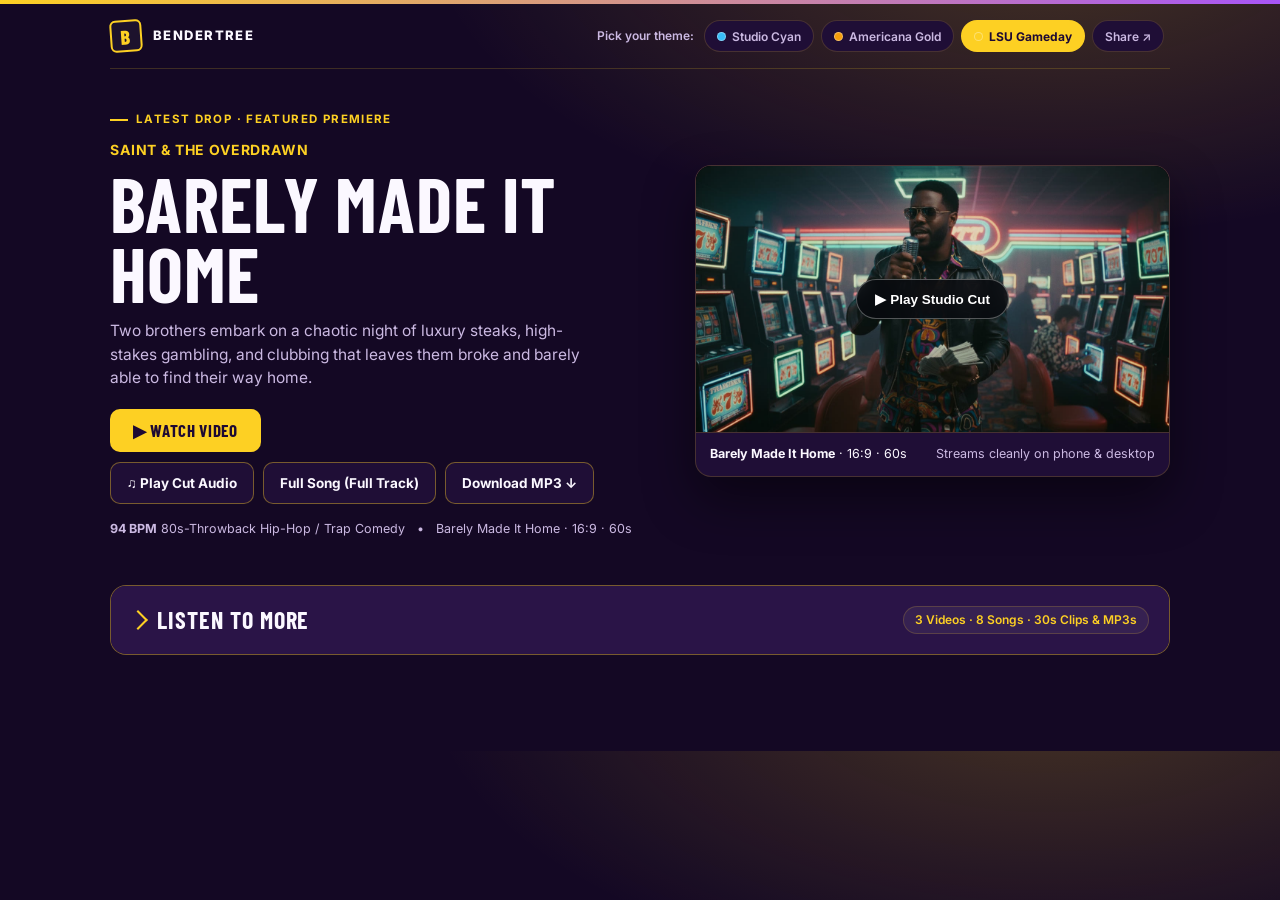
==== commit d3254f70: "Publish drop: Barely Made It Home" ====
--- a/index.html
+++ b/index.html
@@ -3,23 +3,23 @@
 <head>
   <meta charset="utf-8">
   <meta name="viewport" content="width=device-width, initial-scale=1">
-  <meta name="theme-color" content="#080a0f">
-  <title>Moonbeam · Julian Lux | BenderTree</title>
+  <meta name="theme-color" content="#140824">
+  <title>Barely Made It Home · Saint &amp; The Overdrawn | BenderTree</title>
   <meta property="og:type" content="music.song">
-  <meta property="og:title" content="Moonbeam · Julian Lux | BenderTree">
-  <meta property="og:description" content="High-voltage Highway 1 electric cruise to laser-lit arena rock. Watch the 69-second music video cut or listen to the full track.">
-  <meta property="og:image" content="https://bbciii66.github.io/bendertree-music/assets/hero_moonbeam_v7_cover.jpg">
-  <meta property="og:url" content="https://bbciii66.github.io/bendertree-music/?theme=studio">
+  <meta property="og:title" content="Barely Made It Home · Saint &amp; The Overdrawn | BenderTree">
+  <meta property="og:description" content="Two brothers embark on a chaotic night of luxury steaks, high-stakes gambling, and clubbing that leaves them broke and barely able to find their way home.">
+  <meta property="og:image" content="https://bbciii66.github.io/bendertree-music/assets/hero_barely_made_it_home_cover.jpg">
+  <meta property="og:url" content="https://bbciii66.github.io/bendertree-music/?theme=lsu">
   <meta name="twitter:card" content="summary_large_image">
-  <meta name="twitter:title" content="Moonbeam · Julian Lux | BenderTree">
-  <meta name="twitter:description" content="High-voltage Highway 1 electric cruise to laser-lit arena rock. Watch the 69-second music video cut or listen to the full track.">
-  <meta name="twitter:image" content="https://bbciii66.github.io/bendertree-music/assets/hero_moonbeam_v7_cover.jpg">
+  <meta name="twitter:title" content="Barely Made It Home · Saint &amp; The Overdrawn | BenderTree">
+  <meta name="twitter:description" content="Two brothers embark on a chaotic night of luxury steaks, high-stakes gambling, and clubbing that leaves them broke and barely able to find their way home.">
+  <meta name="twitter:image" content="https://bbciii66.github.io/bendertree-music/assets/hero_barely_made_it_home_cover.jpg">
   <link rel="preconnect" href="https://fonts.googleapis.com">
   <link rel="preconnect" href="https://fonts.gstatic.com" crossorigin>
   <link href="https://fonts.googleapis.com/css2?family=Barlow+Condensed:wght@600;700;800&family=Inter:wght@400;500;600;700&display=swap" rel="stylesheet">
   <link rel="stylesheet" href="styles.css">
 </head>
-<body data-theme="studio">
+<body data-theme="lsu">
   <div class="top-stripe"></div>
   <div class="wrap">
     <header class="topbar">
@@ -29,9 +29,9 @@
       </div>
       <div class="theme-bar" role="group" aria-label="Pick your theme">
         <span class="theme-label">Pick your theme:</span>
-        <button type="button" class="pill-btn active" data-set-theme="studio" aria-pressed="true"><span class="swatch" style="background:#38bdf8"></span>Studio Cyan</button>
+        <button type="button" class="pill-btn" data-set-theme="studio" aria-pressed="false"><span class="swatch" style="background:#38bdf8"></span>Studio Cyan</button>
         <button type="button" class="pill-btn" data-set-theme="americana" aria-pressed="false"><span class="swatch" style="background:#f59e0b"></span>Americana Gold</button>
-        <button type="button" class="pill-btn" data-set-theme="lsu" aria-pressed="false"><span class="swatch" style="background:#fdd023"></span>LSU Gameday</button>
+        <button type="button" class="pill-btn active" data-set-theme="lsu" aria-pressed="true"><span class="swatch" style="background:#fdd023"></span>LSU Gameday</button>
         <span class="copy-wrap">
           <button type="button" class="pill-btn" id="visitorShareBtn">Share ↗</button>
           <span class="copy-tip" role="status"></span>
@@ -44,9 +44,9 @@
       <section class="hero">
         <div>
           <div class="eyebrow"><i></i> Latest Drop · Featured Premiere</div>
-          <div class="hero-artist">Julian Lux</div>
-          <h1>Moonbeam</h1>
-          <p class="hero-sub">High-voltage Highway 1 electric cruise to laser-lit arena rock. Watch the 69-second music video cut or listen to the full track.</p>
+          <div class="hero-artist">Saint &amp; The Overdrawn</div>
+          <h1>Barely Made It Home</h1>
+          <p class="hero-sub">Two brothers embark on a chaotic night of luxury steaks, high-stakes gambling, and clubbing that leaves them broke and barely able to find their way home.</p>
 
           <div class="cta-stack">
             <div class="cta-row">
@@ -55,25 +55,25 @@
             </div>
             <div class="cta-row">
               <button type="button" class="btn" id="heroPlayHookBtn">♫ Play Cut Audio</button>
-              <button type="button" class="btn" id="heroPlayFullBtn">Full Song (4:25)</button>
-              <a class="btn" id="heroDlMp3" href="assets/hero_moonbeam_v7_full.mp3" download="Moonbeam_Full.mp3">Download MP3 ↓</a>
+              <button type="button" class="btn" id="heroPlayFullBtn">Full Song (Full Track)</button>
+              <a class="btn" id="heroDlMp3" href="assets/hero_barely_made_it_home_full.mp3" download="Barely_Made_It_Home_Full.mp3">Download MP3 ↓</a>
               
               
             </div>
           </div>
 
           <div class="meta-strip">
-            <span><strong>136 BPM</strong> Flashy Synth-Glam Pop-Rock</span><span>•</span>
-            <span>MOONBEAM (v7) · 16:9 · 69s</span>
+            <span><strong>94 BPM</strong> 80s-Throwback Hip-Hop / Trap Comedy</span><span>•</span>
+            <span>Barely Made It Home · 16:9 · 60s</span>
           </div>
         </div>
 
         <div class="hero-player">
           <div class="hero-stage" id="heroStage">
-            <button type="button" class="hero-poster-btn" id="heroPosterBtn" aria-label="Play Moonbeam inline"><img src="assets/hero_moonbeam_v7_cover.jpg" alt="Moonbeam"><span class="hero-poster-scrim">▶ Play Studio Cut</span></button>
+            <button type="button" class="hero-poster-btn" id="heroPosterBtn" aria-label="Play Barely Made It Home inline"><img src="assets/hero_barely_made_it_home_cover.jpg" alt="Barely Made It Home"><span class="hero-poster-scrim">▶ Play Studio Cut</span></button>
           </div>
           <div class="hero-player-bar">
-            <span><strong>Moonbeam</strong> · 16:9 · 69s</span>
+            <span><strong>Barely Made It Home</strong> · 16:9 · 60s</span>
             <span style="color:var(--muted)">Streams cleanly on phone &amp; desktop</span>
           </div>
         </div>
@@ -132,7 +132,7 @@
     <div class="modal-stage" id="vidModalStage"></div>
   </dialog>
 
-  <script>window.__SHARE_DATA__ = {"slug": "moonbeam-v7", "brand_name": "BenderTree", "default_theme": "studio", "allow_mp4_download": false, "hero": {"eyebrow": "Latest Drop · Featured Premiere", "title": "Moonbeam", "cut_label": "MOONBEAM (v7) · 16:9 · 69s", "artist": "Julian Lux", "subtitle": "High-voltage Highway 1 electric cruise to laser-lit arena rock. Watch the 69-second music video cut or listen to the full track.", "bpm": "136", "genre": "Flashy Synth-Glam Pop-Rock", "duration_sec": 69, "aspect_ratio": "16:9", "full_duration_label": "4:25", "youtube_id": "", "youtube_url": "", "youtube_embed_url": "", "youtube_short_url": "", "youtube_short_embed_url": "", "youtube_lyric_url": "", "poster_asset": "assets/hero_moonbeam_v7_cover.jpg", "hook_audio_asset": "assets/hero_moonbeam_v7_hook.mp3", "full_audio_asset": "assets/hero_moonbeam_v7_full.mp3", "mp4_asset": "assets/hero_moonbeam_v7_video.mp4", "hook_dl_name": "Moonbeam_Cut.mp3", "full_dl_name": "Moonbeam_Full.mp3", "mp4_dl_name": "Moonbeam_Video.mp4", "poster_url": "assets/hero_moonbeam_v7_cover.jpg", "hook_audio_url": "assets/hero_moonbeam_v7_hook.mp3", "full_audio_url": "assets/hero_moonbeam_v7_full.mp3", "mp4_url": "assets/hero_moonbeam_v7_video.mp4"}, "videos": [{"id": "barely_made_it_home", "title": "Barely Made It Home", "artist": "Saint & The Overdrawn", "desc": "60s lip-synced rap/rock buddy caper · $500 Wagyu & craps tables.", "dur": "60s", "poster_asset": "assets/vid_barely_made_it_home_poster.jpg", "audio_asset": "assets/vid_barely_made_it_home.mp3", "mp4_asset": "assets/vid_barely_made_it_home.mp4", "youtube_id": "", "youtube_url": "", "youtube_embed_url": "", "youtube_short_url": "", "youtube_short_embed_url": "", "dl_name": "Barely_Made_It_Home.mp3", "mp4_dl_name": "Barely_Made_It_Home.mp4", "poster_url": "assets/vid_barely_made_it_home_poster.jpg", "audio_url": "assets/vid_barely_made_it_home.mp3", "mp4_url": "assets/vid_barely_made_it_home.mp4"}, {"id": "made_of_what_broke_me", "title": "Made of What Broke Me", "artist": "Mason Creed & The Riverline", "desc": "Heartland grit anthem · night-shift resilience & warehouse stage.", "dur": "Video", "poster_asset": "assets/vid_made_of_what_broke_me_poster.jpg", "audio_asset": "assets/vid_made_of_what_broke_me.mp3", "mp4_asset": "assets/vid_made_of_what_broke_me.mp4", "youtube_id": "", "youtube_url": "", "youtube_embed_url": "", "youtube_short_url": "", "youtube_short_embed_url": "", "dl_name": "Made_of_What_Broke_Me.mp3", "mp4_dl_name": "Made_of_What_Broke_Me.mp4", "poster_url": "assets/vid_made_of_what_broke_me_poster.jpg", "audio_url": "assets/vid_made_of_what_broke_me.mp3", "mp4_url": "assets/vid_made_of_what_broke_me.mp4"}, {"id": "death_valley_saturday", "title": "Death Valley Saturday Night", "artist": "Cole Landry", "desc": "20s stadium tailgate teaser · Tiger Stadium Saturday roar.", "dur": "20s", "poster_asset": "assets/vid_death_valley_saturday_poster.jpg", "audio_asset": "assets/vid_death_valley_saturday.mp3", "mp4_asset": "assets/vid_death_valley_saturday.mp4", "youtube_id": "", "youtube_url": "", "youtube_embed_url": "", "youtube_short_url": "", "youtube_short_embed_url": "", "dl_name": "15_Should_Be_8.mp3", "mp4_dl_name": "Death_Valley_Saturday_Night.mp4", "poster_url": "assets/vid_death_valley_saturday_poster.jpg", "audio_url": "assets/vid_death_valley_saturday.mp3", "mp4_url": "assets/vid_death_valley_saturday.mp4"}], "tracks": [{"id": "moonbeam", "title": "Moonbeam", "artist": "Julian Lux · Synth-Glam Pop-Rock", "hook_quote": "\"Moonbeam, Moonbeam, black light on the blue...\"", "cover_asset": "assets/track_moonbeam_cover.jpg", "hook_audio_asset": "assets/track_moonbeam_hook30.mp3", "full_audio_asset": "assets/hero_moonbeam_v7_full.mp3", "hook_start_sec": 44.0, "hook_duration_sec": 30, "youtube_url": "", "youtube_embed_url": "", "youtube_short_url": "", "youtube_lyric_url": "", "dl_name": "Moonbeam_Full.mp3", "cover_url": "assets/track_moonbeam_cover.jpg", "hook_audio_url": "assets/track_moonbeam_hook30.mp3", "full_audio_url": "assets/hero_moonbeam_v7_full.mp3"}, {"id": "barely_made_it_home", "title": "Barely Made It Home (JC Mix)", "artist": "Saint & The Overdrawn · Hip-Hop / Country-Rock", "hook_quote": "\"$500 Wagyu, every bad decision led to one more wrong...\"", "cover_asset": "assets/vid_barely_made_it_home_poster.jpg", "hook_audio_asset": "assets/track_barely_made_it_home_hook30.mp3", "full_audio_asset": "assets/vid_barely_made_it_home.mp3", "hook_start_sec": 18.0, "hook_duration_sec": 30, "youtube_url": "", "youtube_embed_url": "", "youtube_short_url": "", "youtube_lyric_url": "", "dl_name": "Barely_Made_It_Home.mp3", "cover_url": "assets/vid_barely_made_it_home_poster.jpg", "hook_audio_url": "assets/track_barely_made_it_home_hook30.mp3", "full_audio_url": "assets/vid_barely_made_it_home.mp3"}, {"id": "house_gets_quiet", "title": "Till You're Back Again (House Gets Quiet)", "artist": "Devon Brooks · Acoustic R&B / Soul", "hook_quote": "\"Three dogs at the window... house gets quiet...\"", "cover_asset": "assets/track_house_gets_quiet_cover.jpg", "hook_audio_asset": "assets/track_house_gets_quiet_hook30.mp3", "full_audio_asset": "assets/track_house_gets_quiet_full.mp3", "hook_start_sec": 48.0, "hook_duration_sec": 30, "youtube_url": "", "youtube_embed_url": "", "youtube_short_url": "", "youtube_lyric_url": "", "dl_name": "House_Gets_Quiet.mp3", "cover_url": "assets/track_house_gets_quiet_cover.jpg", "hook_audio_url": "assets/track_house_gets_quiet_hook30.mp3", "full_audio_url": "assets/track_house_gets_quiet_full.mp3"}, {"id": "still_finding_trouble", "title": "Still Finding Trouble (Remastered)", "artist": "Cole Landry · Country Rock", "hook_quote": "\"Better bourbon and less regret, we're still finding trouble...\"", "cover_asset": "assets/track_still_finding_trouble_cover.jpg", "hook_audio_asset": "assets/track_still_finding_trouble_hook30.mp3", "full_audio_asset": "assets/track_still_finding_trouble_full.mp3", "hook_start_sec": 42.0, "hook_duration_sec": 30, "youtube_url": "", "youtube_embed_url": "", "youtube_short_url": "", "youtube_lyric_url": "", "dl_name": "Still_Finding_Trouble.mp3", "cover_url": "assets/track_still_finding_trouble_cover.jpg", "hook_audio_url": "assets/track_still_finding_trouble_hook30.mp3", "full_audio_url": "assets/track_still_finding_trouble_full.mp3"}, {"id": "made_of_what_broke_me", "title": "Made of What Broke Me", "artist": "Mason Creed & The Riverline · Heartland Rock", "hook_quote": "\"Every scar, every fall... I'm still standing here...\"", "cover_asset": "assets/vid_made_of_what_broke_me_poster.jpg", "hook_audio_asset": "assets/track_made_of_what_broke_me_hook30.mp3", "full_audio_asset": "assets/vid_made_of_what_broke_me.mp3", "hook_start_sec": 45.0, "hook_duration_sec": 30, "youtube_url": "", "youtube_embed_url": "", "youtube_short_url": "", "youtube_lyric_url": "", "dl_name": "Made_of_What_Broke_Me.mp3", "cover_url": "assets/vid_made_of_what_broke_me_poster.jpg", "hook_audio_url": "assets/track_made_of_what_broke_me_hook30.mp3", "full_audio_url": "assets/vid_made_of_what_broke_me.mp3"}, {"id": "nobody_really_knows", "title": "Nobody Really Knows", "artist": "Vane & Wilder · Indie Pop-Rock", "hook_quote": "\"Everybody likes us... nobody really knows...\"", "cover_asset": "assets/track_nobody_really_knows_cover.jpg", "hook_audio_asset": "assets/track_nobody_really_knows_hook30.mp3", "full_audio_asset": "assets/track_nobody_really_knows_full.mp3", "hook_start_sec": 45.0, "hook_duration_sec": 30, "youtube_url": "", "youtube_embed_url": "", "youtube_short_url": "", "youtube_lyric_url": "", "dl_name": "Nobody_Really_Knows.mp3", "cover_url": "assets/track_nobody_really_knows_cover.jpg", "hook_audio_url": "assets/track_nobody_really_knows_hook30.mp3", "full_audio_url": "assets/track_nobody_really_knows_full.mp3"}, {"id": "rearview_satellites", "title": "Rearview Satellites (Aggressive Edit)", "artist": "Deadreckon · Alt-Rock", "hook_quote": "\"Every road we take leads to what we left behind...\"", "cover_asset": "assets/track_rearview_satellites_cover.jpg", "hook_audio_asset": "assets/track_rearview_satellites_hook30.mp3", "full_audio_asset": "assets/track_rearview_satellites_full.mp3", "hook_start_sec": 40.0, "hook_duration_sec": 30, "youtube_url": "", "youtube_embed_url": "", "youtube_short_url": "", "youtube_lyric_url": "", "dl_name": "Rearview_Satellites.mp3", "cover_url": "assets/track_rearview_satellites_cover.jpg", "hook_audio_url": "assets/track_rearview_satellites_hook30.mp3", "full_audio_url": "assets/track_rearview_satellites_full.mp3"}, {"id": "15_should_be_8", "title": "15 Should Be 8 — Lane Leads the Tigers", "artist": "Cole Landry · LSU Game-Week Anthem", "hook_quote": "\"15 should be 8, Geaux Tigers...\"", "cover_asset": "assets/vid_death_valley_saturday_poster.jpg", "hook_audio_asset": "assets/track_15_should_be_8_hook30.mp3", "full_audio_asset": "assets/vid_death_valley_saturday.mp3", "hook_start_sec": 35.0, "hook_duration_sec": 30, "youtube_url": "", "youtube_embed_url": "", "youtube_short_url": "", "youtube_lyric_url": "", "dl_name": "15_Should_Be_8.mp3", "cover_url": "assets/vid_death_valley_saturday_poster.jpg", "hook_audio_url": "assets/track_15_should_be_8_hook30.mp3", "full_audio_url": "assets/vid_death_valley_saturday.mp3"}], "mode": "static"};</script>
+  <script>window.__SHARE_DATA__ = {"slug": "barely-made-it-home", "brand_name": "BenderTree", "default_theme": "lsu", "allow_mp4_download": false, "hero": {"eyebrow": "Latest Drop · Featured Premiere", "title": "Barely Made It Home", "cut_label": "Barely Made It Home · 16:9 · 60s", "artist": "Saint & The Overdrawn", "subtitle": "Two brothers embark on a chaotic night of luxury steaks, high-stakes gambling, and clubbing that leaves them broke and barely able to find their way home.", "bpm": "94", "genre": "80s-Throwback Hip-Hop / Trap Comedy", "duration_sec": 60, "aspect_ratio": "16:9", "full_duration_label": "Full Track", "youtube_id": "", "youtube_url": "", "youtube_embed_url": "", "youtube_short_url": "", "youtube_short_embed_url": "", "youtube_lyric_url": "", "poster_asset": "assets/hero_barely_made_it_home_cover.jpg", "hook_audio_asset": "assets/hero_barely_made_it_home_hook.mp3", "full_audio_asset": "assets/hero_barely_made_it_home_full.mp3", "mp4_asset": "assets/hero_barely_made_it_home_video.mp4", "hook_dl_name": "Barely_Made_It_Home_Cut.mp3", "full_dl_name": "Barely_Made_It_Home_Full.mp3", "mp4_dl_name": "Barely_Made_It_Home_Video.mp4", "poster_url": "assets/hero_barely_made_it_home_cover.jpg", "hook_audio_url": "assets/hero_barely_made_it_home_hook.mp3", "full_audio_url": "assets/hero_barely_made_it_home_full.mp3", "mp4_url": "assets/hero_barely_made_it_home_video.mp4"}, "videos": [{"id": "moonbeam_v7", "title": "Moonbeam (v7)", "artist": "Julian Lux", "desc": "69s Highway 1 electric cruise to laser-lit arena rock.", "dur": "69s", "poster_asset": "assets/vid_moonbeam_v7_poster.jpg", "audio_asset": "assets/vid_moonbeam_v7.mp3", "mp4_asset": "assets/vid_moonbeam_v7.mp4", "youtube_id": "", "youtube_url": "", "youtube_embed_url": "", "youtube_short_url": "", "youtube_short_embed_url": "", "dl_name": "Moonbeam_Full.mp3", "mp4_dl_name": "Moonbeam_Video.mp4", "poster_url": "assets/vid_moonbeam_v7_poster.jpg", "audio_url": "assets/vid_moonbeam_v7.mp3", "mp4_url": "assets/vid_moonbeam_v7.mp4"}, {"id": "made_of_what_broke_me", "title": "Made of What Broke Me", "artist": "Mason Creed & The Riverline", "desc": "Heartland grit anthem · night-shift resilience & warehouse stage.", "dur": "Video", "poster_asset": "assets/vid_made_of_what_broke_me_poster.jpg", "audio_asset": "assets/vid_made_of_what_broke_me.mp3", "mp4_asset": "assets/vid_made_of_what_broke_me.mp4", "youtube_id": "", "youtube_url": "", "youtube_embed_url": "", "youtube_short_url": "", "youtube_short_embed_url": "", "dl_name": "Made_of_What_Broke_Me.mp3", "mp4_dl_name": "Made_of_What_Broke_Me.mp4", "poster_url": "assets/vid_made_of_what_broke_me_poster.jpg", "audio_url": "assets/vid_made_of_what_broke_me.mp3", "mp4_url": "assets/vid_made_of_what_broke_me.mp4"}, {"id": "death_valley_saturday", "title": "Death Valley Saturday Night", "artist": "Cole Landry", "desc": "20s stadium tailgate teaser · Tiger Stadium Saturday roar.", "dur": "20s", "poster_asset": "assets/vid_death_valley_saturday_poster.jpg", "audio_asset": "assets/vid_death_valley_saturday.mp3", "mp4_asset": "assets/vid_death_valley_saturday.mp4", "youtube_id": "", "youtube_url": "", "youtube_embed_url": "", "youtube_short_url": "", "youtube_short_embed_url": "", "dl_name": "15_Should_Be_8.mp3", "mp4_dl_name": "Death_Valley_Saturday_Night.mp4", "poster_url": "assets/vid_death_valley_saturday_poster.jpg", "audio_url": "assets/vid_death_valley_saturday.mp3", "mp4_url": "assets/vid_death_valley_saturday.mp4"}], "tracks": [{"id": "moonbeam", "title": "Moonbeam", "artist": "Julian Lux · Synth-Glam Pop-Rock", "hook_quote": "\"Moonbeam, Moonbeam, black light on the blue...\"", "cover_asset": "assets/vid_moonbeam_v7_poster.jpg", "hook_audio_asset": "assets/track_moonbeam_hook30.mp3", "full_audio_asset": "assets/vid_moonbeam_v7.mp3", "hook_start_sec": 44.0, "hook_duration_sec": 30, "youtube_url": "", "youtube_embed_url": "", "youtube_short_url": "", "youtube_lyric_url": "", "dl_name": "Moonbeam_Full.mp3", "cover_url": "assets/vid_moonbeam_v7_poster.jpg", "hook_audio_url": "assets/track_moonbeam_hook30.mp3", "full_audio_url": "assets/vid_moonbeam_v7.mp3"}, {"id": "barely_made_it_home", "title": "Barely Made It Home (JC Mix)", "artist": "Saint & The Overdrawn · Hip-Hop / Country-Rock", "hook_quote": "\"$500 Wagyu, every bad decision led to one more wrong...\"", "cover_asset": "assets/track_barely_made_it_home_cover.jpg", "hook_audio_asset": "assets/track_barely_made_it_home_hook30.mp3", "full_audio_asset": "assets/hero_barely_made_it_home_full.mp3", "hook_start_sec": 18.0, "hook_duration_sec": 30, "youtube_url": "", "youtube_embed_url": "", "youtube_short_url": "", "youtube_lyric_url": "", "dl_name": "Barely_Made_It_Home.mp3", "cover_url": "assets/track_barely_made_it_home_cover.jpg", "hook_audio_url": "assets/track_barely_made_it_home_hook30.mp3", "full_audio_url": "assets/hero_barely_made_it_home_full.mp3"}, {"id": "house_gets_quiet", "title": "Till You're Back Again (House Gets Quiet)", "artist": "Devon Brooks · Acoustic R&B / Soul", "hook_quote": "\"Three dogs at the window... house gets quiet...\"", "cover_asset": "assets/track_house_gets_quiet_cover.jpg", "hook_audio_asset": "assets/track_house_gets_quiet_hook30.mp3", "full_audio_asset": "assets/track_house_gets_quiet_full.mp3", "hook_start_sec": 48.0, "hook_duration_sec": 30, "youtube_url": "", "youtube_embed_url": "", "youtube_short_url": "", "youtube_lyric_url": "", "dl_name": "House_Gets_Quiet.mp3", "cover_url": "assets/track_house_gets_quiet_cover.jpg", "hook_audio_url": "assets/track_house_gets_quiet_hook30.mp3", "full_audio_url": "assets/track_house_gets_quiet_full.mp3"}, {"id": "still_finding_trouble", "title": "Still Finding Trouble (Remastered)", "artist": "Cole Landry · Country Rock", "hook_quote": "\"Better bourbon and less regret, we're still finding trouble...\"", "cover_asset": "assets/track_still_finding_trouble_cover.jpg", "hook_audio_asset": "assets/track_still_finding_trouble_hook30.mp3", "full_audio_asset": "assets/track_still_finding_trouble_full.mp3", "hook_start_sec": 42.0, "hook_duration_sec": 30, "youtube_url": "", "youtube_embed_url": "", "youtube_short_url": "", "youtube_lyric_url": "", "dl_name": "Still_Finding_Trouble.mp3", "cover_url": "assets/track_still_finding_trouble_cover.jpg", "hook_audio_url": "assets/track_still_finding_trouble_hook30.mp3", "full_audio_url": "assets/track_still_finding_trouble_full.mp3"}, {"id": "made_of_what_broke_me", "title": "Made of What Broke Me", "artist": "Mason Creed & The Riverline · Heartland Rock", "hook_quote": "\"Every scar, every fall... I'm still standing here...\"", "cover_asset": "assets/vid_made_of_what_broke_me_poster.jpg", "hook_audio_asset": "assets/track_made_of_what_broke_me_hook30.mp3", "full_audio_asset": "assets/vid_made_of_what_broke_me.mp3", "hook_start_sec": 45.0, "hook_duration_sec": 30, "youtube_url": "", "youtube_embed_url": "", "youtube_short_url": "", "youtube_lyric_url": "", "dl_name": "Made_of_What_Broke_Me.mp3", "cover_url": "assets/vid_made_of_what_broke_me_poster.jpg", "hook_audio_url": "assets/track_made_of_what_broke_me_hook30.mp3", "full_audio_url": "assets/vid_made_of_what_broke_me.mp3"}, {"id": "nobody_really_knows", "title": "Nobody Really Knows", "artist": "Vane & Wilder · Indie Pop-Rock", "hook_quote": "\"Everybody likes us... nobody really knows...\"", "cover_asset": "assets/track_nobody_really_knows_cover.jpg", "hook_audio_asset": "assets/track_nobody_really_knows_hook30.mp3", "full_audio_asset": "assets/track_nobody_really_knows_full.mp3", "hook_start_sec": 45.0, "hook_duration_sec": 30, "youtube_url": "", "youtube_embed_url": "", "youtube_short_url": "", "youtube_lyric_url": "", "dl_name": "Nobody_Really_Knows.mp3", "cover_url": "assets/track_nobody_really_knows_cover.jpg", "hook_audio_url": "assets/track_nobody_really_knows_hook30.mp3", "full_audio_url": "assets/track_nobody_really_knows_full.mp3"}, {"id": "rearview_satellites", "title": "Rearview Satellites (Aggressive Edit)", "artist": "Deadreckon · Alt-Rock", "hook_quote": "\"Every road we take leads to what we left behind...\"", "cover_asset": "assets/track_rearview_satellites_cover.jpg", "hook_audio_asset": "assets/track_rearview_satellites_hook30.mp3", "full_audio_asset": "assets/track_rearview_satellites_full.mp3", "hook_start_sec": 40.0, "hook_duration_sec": 30, "youtube_url": "", "youtube_embed_url": "", "youtube_short_url": "", "youtube_lyric_url": "", "dl_name": "Rearview_Satellites.mp3", "cover_url": "assets/track_rearview_satellites_cover.jpg", "hook_audio_url": "assets/track_rearview_satellites_hook30.mp3", "full_audio_url": "assets/track_rearview_satellites_full.mp3"}, {"id": "15_should_be_8", "title": "15 Should Be 8 — Lane Leads the Tigers", "artist": "Cole Landry · LSU Game-Week Anthem", "hook_quote": "\"15 should be 8, Geaux Tigers...\"", "cover_asset": "assets/vid_death_valley_saturday_poster.jpg", "hook_audio_asset": "assets/track_15_should_be_8_hook30.mp3", "full_audio_asset": "assets/vid_death_valley_saturday.mp3", "hook_start_sec": 35.0, "hook_duration_sec": 30, "youtube_url": "", "youtube_embed_url": "", "youtube_short_url": "", "youtube_lyric_url": "", "dl_name": "15_Should_Be_8.mp3", "cover_url": "assets/vid_death_valley_saturday_poster.jpg", "hook_audio_url": "assets/track_15_should_be_8_hook30.mp3", "full_audio_url": "assets/vid_death_valley_saturday.mp3"}], "mode": "static"};</script>
   <script src="app.js"></script>
 </body>
 </html>
